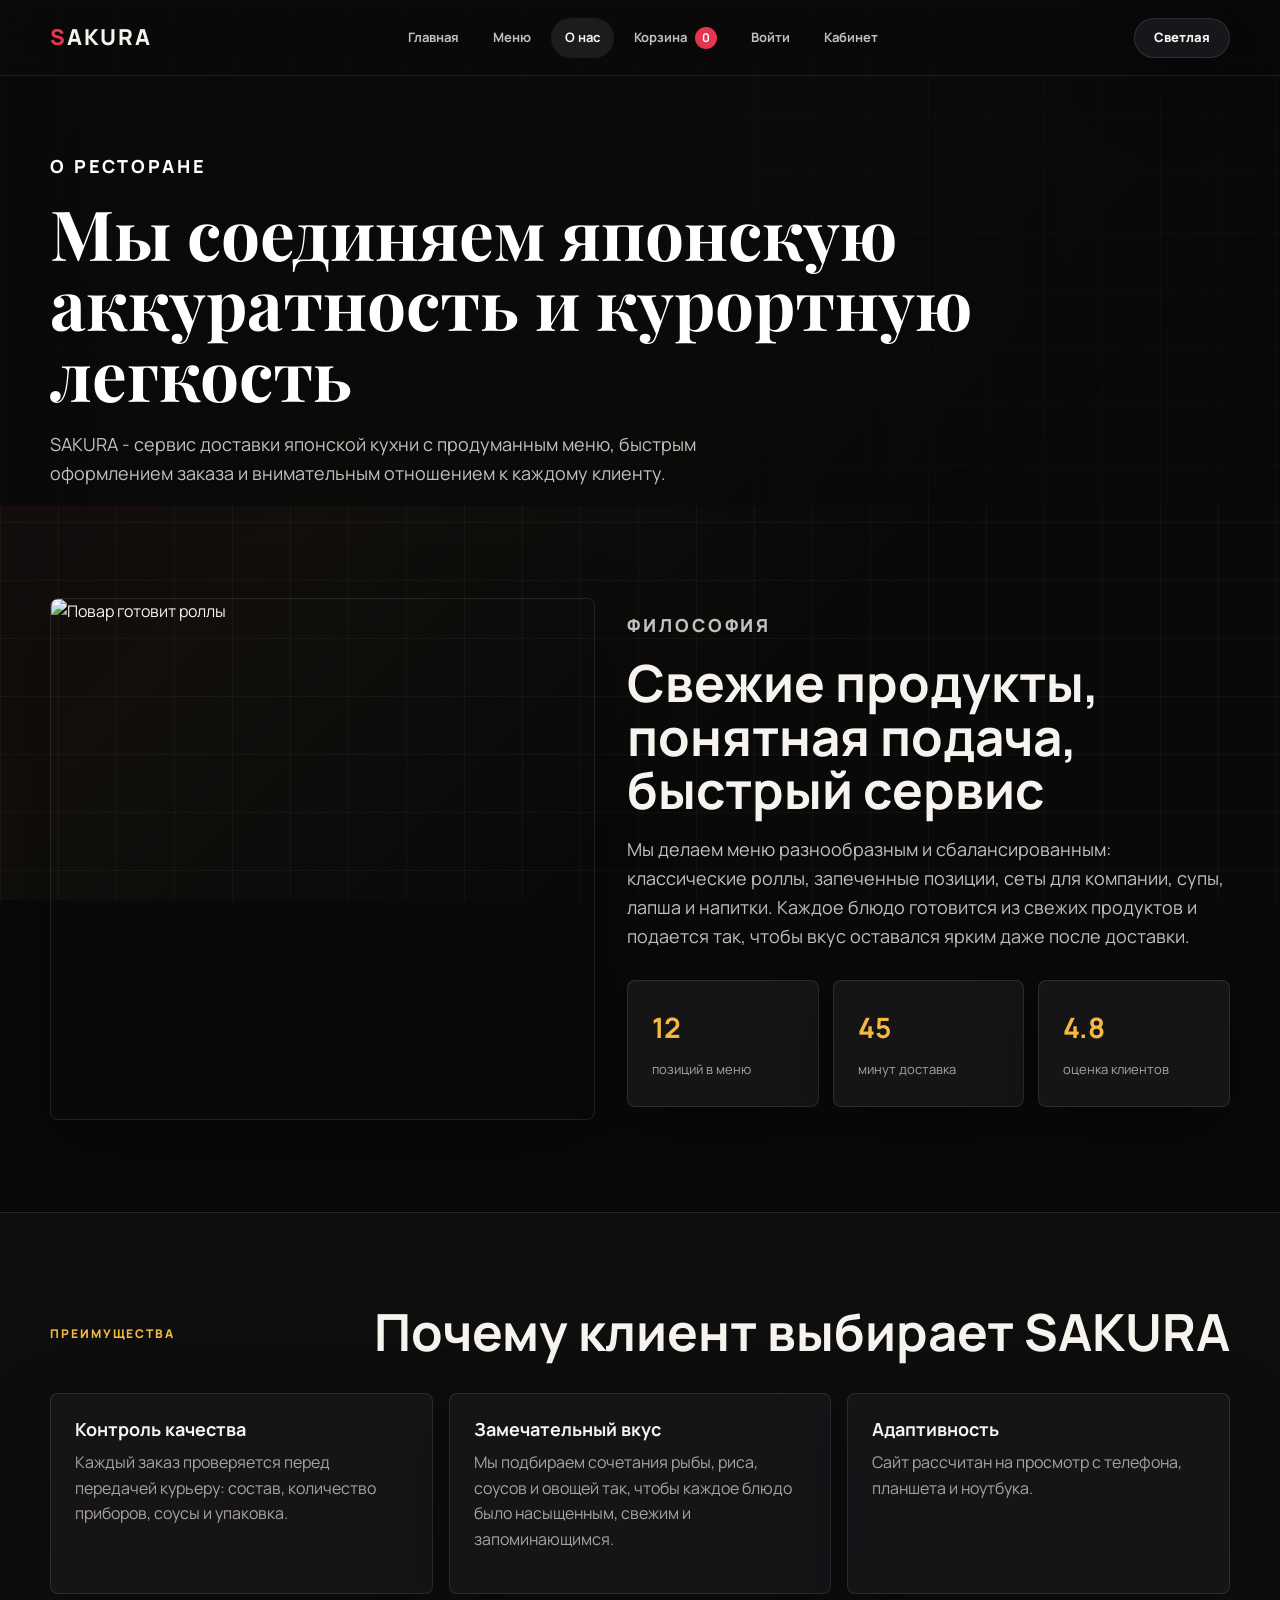
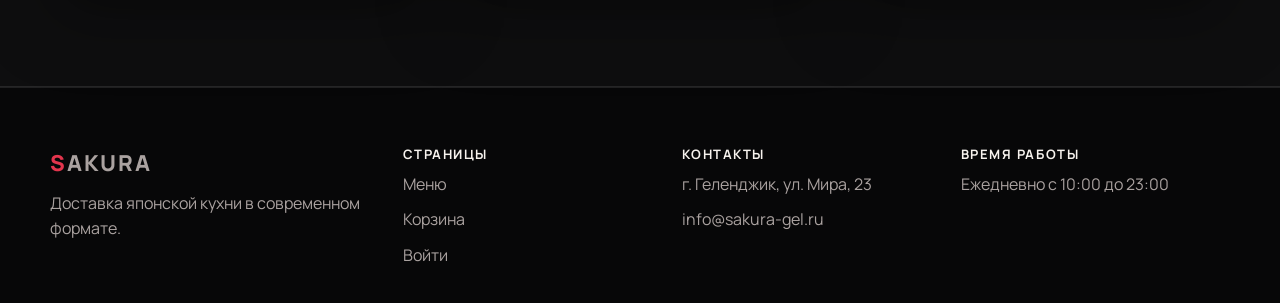
==== about.html @ 45d73d9d "Initial Sakura delivery site with Supabase setup" ====
<!DOCTYPE html>
<html lang="ru">
<head>
    <meta charset="UTF-8">
    <meta name="viewport" content="width=device-width, initial-scale=1.0">
    <title>О нас - SAKURA</title>
    <link rel="preconnect" href="https://fonts.googleapis.com">
    <link rel="preconnect" href="https://fonts.gstatic.com" crossorigin>
    <link href="https://fonts.googleapis.com/css2?family=Manrope:wght@400;500;600;700;800&family=Playfair+Display:wght@700&display=swap" rel="stylesheet">
    <link rel="stylesheet" href="css/style.css">
</head>
<body data-page="about">
    <header class="site-header">
        <div class="container header-inner">
            <a class="logo" href="index.html"><span>S</span>AKURA</a>
            <button class="nav-toggle" type="button" aria-label="Открыть меню">☰</button>
            <nav class="site-nav">
                <a href="index.html" data-nav="home">Главная</a>
                <a href="menu.html" data-nav="menu">Меню</a>
                <a href="about.html" data-nav="about">О нас</a>
                <a href="cart.html" data-nav="cart">Корзина <span class="cart-pill js-cart-count">0</span></a>
                <a href="auth.html" data-nav="auth">Войти</a>
                <a href="account.html" data-nav="account">Кабинет</a>
            </nav>
            <button class="theme-toggle js-theme-toggle" type="button" aria-label="Сменить тему">Светлая</button>
        </div>
    </header>

    <main class="page-main">
        <section class="page-hero about-hero">
            <div class="container">
                <p class="eyebrow">О ресторане</p>
                <h1>Мы соединяем японскую аккуратность и курортную легкость</h1>
                <p>SAKURA - сервис доставки японской кухни с продуманным меню, быстрым оформлением заказа и внимательным отношением к каждому клиенту.</p>
            </div>
        </section>

        <section class="section">
            <div class="container about-layout">
                <div class="about-photo">
                    <img src="https://images.unsplash.com/photo-1611143669185-af224c5e3252?auto=format&fit=crop&w=1100&q=80" alt="Повар готовит роллы">
                </div>
                <div class="about-copy">
                    <p class="eyebrow">Философия</p>
                    <h2>Свежие продукты, понятная подача, быстрый сервис</h2>
                    <p>Мы делаем меню разнообразным и сбалансированным: классические роллы, запеченные позиции, сеты для компании, супы, лапша и напитки. Каждое блюдо готовится из свежих продуктов и подается так, чтобы вкус оставался ярким даже после доставки.</p>
                    <div class="stats-grid">
                        <div><strong class="js-products-count">12</strong><span>позиций в меню</span></div>
                        <div><strong>45</strong><span>минут доставка</span></div>
                        <div><strong>4.8</strong><span>оценка клиентов</span></div>
                    </div>
                </div>
            </div>
        </section>

        <section class="section muted-section">
            <div class="container section-head">
                <p class="eyebrow">Преимущества</p>
                <h2>Почему клиент выбирает SAKURA</h2>
            </div>
            <div class="container service-grid">
                <article><h3>Контроль качества</h3><p>Каждый заказ проверяется перед передачей курьеру: состав, количество приборов, соусы и упаковка.</p></article>
                <article><h3>Замечательный вкус</h3><p>Мы подбираем сочетания рыбы, риса, соусов и овощей так, чтобы каждое блюдо было насыщенным, свежим и запоминающимся.</p></article>
                <article><h3>Адаптивность</h3><p>Сайт рассчитан на просмотр с телефона, планшета и ноутбука.</p></article>
            </div>
        </section>
    </main>

    <footer class="site-footer">
        <div class="container footer-grid">
            <div><a class="logo" href="index.html"><span>S</span>AKURA</a><p>Доставка японской кухни в современном формате.</p></div>
            <div><h3>Страницы</h3><a href="menu.html">Меню</a><a href="cart.html">Корзина</a><a href="auth.html">Войти</a></div>
            <div><h3>Контакты</h3><p>г. Геленджик, ул. Мира, 23</p><p>info@sakura-gel.ru</p></div>
            <div><h3>Время работы</h3><p>Ежедневно с 10:00 до 23:00</p></div>
        </div>
    </footer>

    <div class="toast js-toast" role="status" aria-live="polite"></div>
    <script src="https://cdn.jsdelivr.net/npm/@supabase/supabase-js@2"></script>
    <script src="JAva/supabase-config.js"></script>
    <script src="JAva/app.js"></script>
</body>
</html>
---- css/style.css ----
:root {
    --bg: #09090a;
    --bg-soft: #111114;
    --surface: #17171b;
    --surface-2: #202026;
    --line: rgba(255, 255, 255, 0.1);
    --text: #f7f3ee;
    --muted: #aaa2a0;
    --accent: #e3354d;
    --accent-2: #f5b841;
    --green: #4fb477;
    --shadow: 0 24px 70px rgba(0, 0, 0, 0.35);
    --radius: 8px;
    --header-h: 76px;
}

body.theme-light {
    --bg: #f7f4ef;
    --bg-soft: #fffaf3;
    --surface: #ffffff;
    --surface-2: #f0ebe3;
    --line: rgba(32, 28, 25, 0.14);
    --text: #201c19;
    --muted: #766d66;
    --accent: #d92d48;
    --accent-2: #b67812;
    --green: #2f8f5b;
    --shadow: 0 18px 45px rgba(68, 49, 39, 0.12);
}

* {
    box-sizing: border-box;
}

html {
    scroll-behavior: smooth;
}

body {
    margin: 0;
    min-height: 100vh;
    background: var(--bg);
    color: var(--text);
    font-family: "Manrope", Arial, sans-serif;
    line-height: 1.6;
}

body::before {
    content: "";
    position: fixed;
    inset: 0;
    z-index: -1;
    background:
        linear-gradient(135deg, rgba(227, 53, 77, 0.06), rgba(245, 184, 65, 0.035) 42%, transparent 70%),
        linear-gradient(rgba(255,255,255,0.035) 1px, transparent 1px),
        linear-gradient(90deg, rgba(255,255,255,0.035) 1px, transparent 1px);
    background-size: auto, 58px 58px, 58px 58px;
}

body.theme-light::before {
    background:
        linear-gradient(135deg, rgba(217, 45, 72, 0.055), rgba(182, 120, 18, 0.045) 44%, transparent 72%),
        linear-gradient(rgba(32, 28, 25, 0.055) 1px, transparent 1px),
        linear-gradient(90deg, rgba(32, 28, 25, 0.055) 1px, transparent 1px);
    background-size: auto, 58px 58px, 58px 58px;
}

a {
    color: inherit;
}

img {
    display: block;
    width: 100%;
}

button,
input,
textarea {
    font: inherit;
}

.container {
    width: min(1180px, calc(100% - 40px));
    margin: 0 auto;
}

.site-header {
    position: fixed;
    inset: 0 0 auto;
    height: var(--header-h);
    z-index: 50;
    background: rgba(9, 9, 10, 0.82);
    border-bottom: 1px solid var(--line);
    backdrop-filter: blur(16px);
}

body.theme-light .site-header {
    background: rgba(255, 250, 243, 0.86);
}

.header-inner {
    height: 100%;
    display: flex;
    align-items: center;
    justify-content: space-between;
    gap: 24px;
}

.logo {
    display: inline-flex;
    align-items: center;
    min-width: max-content;
    color: var(--text);
    font-weight: 800;
    font-size: 22px;
    letter-spacing: 0.08em;
    text-decoration: none;
}

.logo span {
    color: var(--accent);
}

.site-nav {
    display: flex;
    align-items: center;
    justify-content: flex-end;
    gap: 6px;
}

.site-nav a {
    min-height: 40px;
    display: inline-flex;
    align-items: center;
    gap: 8px;
    border-radius: 999px;
    padding: 0 14px;
    color: rgba(247, 243, 238, 0.78);
    text-decoration: none;
    font-size: 13px;
    font-weight: 700;
    transition: 0.2s ease;
}

body.theme-light .site-nav a {
    color: rgba(32, 28, 25, 0.72);
}

.site-nav a:hover,
.site-nav a.active {
    color: var(--text);
    background: rgba(255, 255, 255, 0.08);
}

body.theme-light .site-nav a:hover,
body.theme-light .site-nav a.active {
    background: rgba(32, 28, 25, 0.07);
}

.theme-toggle {
    min-height: 40px;
    min-width: 96px;
    border: 1px solid var(--line);
    border-radius: 999px;
    background: var(--surface);
    color: var(--text);
    padding: 0 14px;
    font-size: 13px;
    font-weight: 800;
    cursor: pointer;
    box-shadow: var(--shadow);
}

.cart-pill {
    min-width: 22px;
    height: 22px;
    display: inline-grid;
    place-items: center;
    padding: 0 7px;
    border-radius: 999px;
    background: var(--accent);
    color: white;
    font-size: 12px;
}

.nav-toggle {
    display: none;
    width: 42px;
    height: 42px;
    border: 1px solid var(--line);
    border-radius: var(--radius);
    background: var(--surface);
    color: var(--text);
}

.hero,
.page-hero {
    position: relative;
    min-height: 700px;
    display: flex;
    align-items: center;
    overflow: hidden;
    padding-top: var(--header-h);
}

.hero-media {
    position: absolute;
    inset: 0;
    z-index: -1;
    background:
        linear-gradient(90deg, rgba(9, 9, 10, 0.92) 0%, rgba(9, 9, 10, 0.6) 44%, rgba(9, 9, 10, 0.25) 100%),
        url("https://images.unsplash.com/photo-1579584425555-c3ce17fd4351?auto=format&fit=crop&w=1920&q=80") center/cover;
}

.hero-content {
    max-width: 710px;
    padding: 80px 0;
}

.hero,
.page-hero,
.hero h1,
.page-hero h1,
.hero .eyebrow,
.page-hero .eyebrow {
    color: #ffffff;
}

.eyebrow {
    margin: 0 0 16px;
    color: var(--accent-2);
    font-size: 12px;
    font-weight: 800;
    letter-spacing: 0.16em;
    text-transform: uppercase;
}

h1,
h2,
h3,
p {
    margin-top: 0;
}

h1,
h2 {
    letter-spacing: 0;
}

h1 {
    margin-bottom: 22px;
    font-family: "Playfair Display", Georgia, serif;
    font-size: clamp(46px, 8vw, 106px);
    line-height: 0.95;
}

h2 {
    margin-bottom: 18px;
    font-size: clamp(30px, 4vw, 52px);
    line-height: 1.05;
}

h3 {
    margin-bottom: 10px;
    font-size: 18px;
    line-height: 1.25;
}

.hero-lead,
.page-hero p,
.delivery-grid p,
.about-copy p,
.auth-text p {
    max-width: 650px;
    color: rgba(247, 243, 238, 0.78);
    font-size: 18px;
}

body.theme-light .hero-lead,
body.theme-light .page-hero p {
    color: rgba(255, 255, 255, 0.84);
}

body.theme-light .delivery-grid p,
body.theme-light .about-copy p,
body.theme-light .auth-text p {
    color: var(--muted);
}

.hero-actions {
    display: flex;
    flex-wrap: wrap;
    gap: 14px;
    margin-top: 34px;
}

.btn {
    min-height: 48px;
    display: inline-flex;
    align-items: center;
    justify-content: center;
    gap: 8px;
    border: 0;
    border-radius: var(--radius);
    padding: 0 22px;
    color: white;
    text-decoration: none;
    font-weight: 800;
    cursor: pointer;
    transition: transform 0.2s ease, background 0.2s ease, border-color 0.2s ease;
}

.btn:hover {
    transform: translateY(-2px);
}

.btn-primary {
    background: var(--accent);
}

.btn-primary:hover {
    background: #f0445c;
}

.btn-soft {
    background: rgba(255, 255, 255, 0.12);
    border: 1px solid var(--line);
}

.btn-small {
    min-height: 38px;
    padding: 0 16px;
    font-size: 13px;
    background: var(--surface-2);
}

.btn-wide {
    width: 100%;
}

.section {
    padding: 92px 0;
}

.section-head {
    display: flex;
    align-items: end;
    justify-content: space-between;
    gap: 24px;
    margin-bottom: 34px;
}

.section-head h2 {
    margin-bottom: 0;
}

.link-arrow {
    color: var(--accent-2);
    font-weight: 800;
    text-decoration: none;
}

.split {
    display: grid;
    grid-template-columns: 0.75fr 1.25fr;
    gap: 60px;
    align-items: start;
}

.feature-list,
.service-grid,
.delivery-cards,
.dashboard-stats {
    display: grid;
    grid-template-columns: repeat(3, 1fr);
    gap: 16px;
}

.feature-list article,
.service-grid article,
.delivery-cards div,
.dashboard-stats div,
.stats-grid div,
.cart-panel,
.order-summary,
.auth-card,
.profile-card,
.dashboard-section {
    border: 1px solid var(--line);
    border-radius: var(--radius);
    background: rgba(23, 23, 27, 0.88);
    box-shadow: var(--shadow);
}

body.theme-light .feature-list article,
body.theme-light .service-grid article,
body.theme-light .delivery-cards div,
body.theme-light .dashboard-stats div,
body.theme-light .stats-grid div,
body.theme-light .cart-panel,
body.theme-light .order-summary,
body.theme-light .auth-card,
body.theme-light .profile-card,
body.theme-light .dashboard-section {
    background: rgba(255, 255, 255, 0.9);
}

.feature-list article,
.service-grid article,
.delivery-cards div,
.dashboard-stats div,
.stats-grid div {
    padding: 24px;
}

.feature-list span {
    display: inline-block;
    margin-bottom: 26px;
    color: var(--accent);
    font-weight: 800;
}

.feature-list p,
.service-grid p,
.footer-grid p,
.product-card p,
.empty-state p,
.profile-card p {
    color: var(--muted);
}

.product-grid {
    display: grid;
    grid-template-columns: repeat(3, minmax(0, 1fr));
    gap: 22px;
}

.product-card {
    display: grid;
    grid-template-rows: 220px 1fr;
    overflow: hidden;
    border: 1px solid var(--line);
    border-radius: var(--radius);
    background: var(--surface);
    box-shadow: var(--shadow);
}

.product-card img {
    height: 100%;
    object-fit: cover;
}

.product-info {
    display: flex;
    flex-direction: column;
    padding: 22px;
}

.product-meta {
    display: flex;
    flex-wrap: wrap;
    gap: 8px;
    margin-bottom: 12px;
}

.badge {
    display: inline-flex;
    align-items: center;
    min-height: 26px;
    border: 1px solid var(--line);
    border-radius: 999px;
    padding: 0 10px;
    color: var(--muted);
    font-size: 12px;
    font-weight: 700;
}

.product-footer {
    display: flex;
    align-items: center;
    justify-content: space-between;
    gap: 14px;
    margin-top: auto;
    padding-top: 18px;
}

.price {
    color: var(--text);
    font-size: 22px;
    font-weight: 800;
}

.page-main {
    padding-top: var(--header-h);
}

.page-hero {
    min-height: 430px;
    background:
        linear-gradient(90deg, rgba(9, 9, 10, 0.92), rgba(9, 9, 10, 0.58)),
        url("https://images.unsplash.com/photo-1553621042-f6e147245754?auto=format&fit=crop&w=1800&q=80") center/cover;
}

.menu-hero {
    background:
        linear-gradient(90deg, rgba(9, 9, 10, 0.9), rgba(9, 9, 10, 0.45)),
        url("https://images.unsplash.com/photo-1617196034183-421b4917c92d?auto=format&fit=crop&w=1800&q=80") center/cover;
}

.about-hero {
    background:
        linear-gradient(90deg, rgba(9, 9, 10, 0.88), rgba(9, 9, 10, 0.48)),
        url("https://images.unsplash.com/photo-1579027989536-b7b1f875659b?auto=format&fit=crop&w=1800&q=80") center/cover;
}

.about-hero h1 {
    max-width: 980px;
    font-size: clamp(38px, 5.4vw, 76px);
    line-height: 1.02;
}

.compact-hero {
    min-height: 320px;
}

.toolbar {
    display: flex;
    align-items: center;
    justify-content: space-between;
    gap: 22px;
    margin-bottom: 28px;
}

.tabs {
    display: flex;
    flex-wrap: wrap;
    gap: 10px;
}

.tab,
.ghost-button,
.payment,
.auth-switch button {
    min-height: 42px;
    border: 1px solid var(--line);
    border-radius: var(--radius);
    background: var(--surface);
    color: var(--text);
    padding: 0 16px;
    font-weight: 800;
    cursor: pointer;
}

.tab.active,
.payment.active,
.auth-switch button.active {
    border-color: var(--accent);
    background: rgba(227, 53, 77, 0.16);
    color: white;
}

.search-box {
    min-width: 280px;
    display: grid;
    gap: 6px;
    color: var(--muted);
    font-size: 12px;
    font-weight: 800;
    text-transform: uppercase;
}

input,
textarea,
select {
    width: 100%;
    border: 1px solid var(--line);
    border-radius: var(--radius);
    background: #101013;
    color: var(--text);
    outline: none;
    padding: 14px 15px;
}

body.theme-light input,
body.theme-light textarea,
body.theme-light select {
    background: #fffdf8;
}

textarea {
    min-height: 92px;
    resize: vertical;
}

input:focus,
textarea:focus,
select:focus {
    border-color: var(--accent);
}

.delivery-band,
.muted-section,
.intro-band {
    background: rgba(255, 255, 255, 0.025);
    border-block: 1px solid var(--line);
}

body.theme-light .delivery-band,
body.theme-light .muted-section,
body.theme-light .intro-band {
    background: rgba(255, 255, 255, 0.55);
}

.delivery-grid,
.about-layout,
.checkout-layout,
.auth-layout,
.account-layout {
    display: grid;
    gap: 32px;
}

.delivery-grid {
    grid-template-columns: 1fr 1fr;
    align-items: center;
}

.delivery-cards strong,
.dashboard-stats strong,
.stats-grid strong {
    display: block;
    margin-bottom: 6px;
    color: var(--accent-2);
    font-size: 28px;
}

.delivery-cards span,
.dashboard-stats span,
.stats-grid span {
    color: var(--muted);
    font-size: 13px;
}

.about-layout {
    grid-template-columns: 0.95fr 1.05fr;
    align-items: center;
}

.about-photo {
    overflow: hidden;
    border-radius: var(--radius);
    border: 1px solid var(--line);
    box-shadow: var(--shadow);
}

.about-photo img {
    height: 520px;
    object-fit: cover;
}

.stats-grid {
    display: grid;
    grid-template-columns: repeat(3, 1fr);
    gap: 14px;
    margin-top: 30px;
}

.checkout-layout {
    grid-template-columns: 1.25fr 0.75fr;
    align-items: start;
}

.cart-panel,
.order-summary,
.auth-card,
.profile-card,
.dashboard-section {
    padding: 26px;
}

.cart-panel-head {
    display: flex;
    align-items: center;
    justify-content: space-between;
    gap: 16px;
    margin-bottom: 22px;
}

.cart-panel-head h2,
.order-summary h2,
.dashboard-section h2 {
    margin-bottom: 0;
    font-size: 24px;
}

.cart-items {
    display: grid;
    gap: 14px;
}

.cart-row {
    display: grid;
    grid-template-columns: 88px 1fr auto;
    gap: 16px;
    align-items: center;
    padding: 14px;
    border: 1px solid var(--line);
    border-radius: var(--radius);
    background: rgba(255, 255, 255, 0.03);
}

body.theme-light .cart-row,
body.theme-light .order-item,
body.theme-light .admin-row {
    background: rgba(255, 255, 255, 0.72);
}

.cart-row img {
    height: 76px;
    object-fit: cover;
    border-radius: var(--radius);
}

.qty-control {
    display: inline-flex;
    align-items: center;
    gap: 8px;
    margin-top: 10px;
}

.qty-control button {
    width: 34px;
    height: 34px;
    border: 1px solid var(--line);
    border-radius: var(--radius);
    background: var(--surface-2);
    color: var(--text);
    cursor: pointer;
}

.order-form,
.auth-form,
.profile-form {
    display: grid;
    gap: 16px;
}

.order-form label,
.auth-form label,
.profile-form label {
    display: grid;
    gap: 8px;
    color: var(--muted);
    font-size: 13px;
    font-weight: 800;
}

.payment-choice {
    display: grid;
    grid-template-columns: 1fr 1fr;
    gap: 10px;
}

.field-title {
    margin: 2px 0 -6px;
    color: var(--muted);
    font-size: 13px;
    font-weight: 800;
}

.summary-lines {
    display: grid;
    gap: 10px;
    padding: 18px 0;
    border-top: 1px solid var(--line);
    border-bottom: 1px solid var(--line);
}

.summary-lines div {
    display: flex;
    justify-content: space-between;
    gap: 16px;
}

.total-line {
    color: var(--accent-2);
    font-size: 20px;
}

.auth-page {
    min-height: 100vh;
    display: flex;
    align-items: center;
}

.auth-layout {
    grid-template-columns: 1fr 420px;
    align-items: center;
}

.auth-text h1 {
    font-size: clamp(42px, 6vw, 76px);
}

.mini-benefits {
    display: flex;
    flex-wrap: wrap;
    gap: 10px;
    margin-top: 28px;
}

.mini-benefits span {
    border: 1px solid var(--line);
    border-radius: 999px;
    padding: 10px 14px;
    background: rgba(255, 255, 255, 0.06);
    color: var(--muted);
    font-weight: 800;
}

.auth-switch {
    display: grid;
    grid-template-columns: 1fr 1fr;
    gap: 10px;
    margin-bottom: 22px;
}

.hidden {
    display: none !important;
}

.account-layout {
    grid-template-columns: 320px 1fr;
    align-items: start;
}

.profile-card {
    position: sticky;
    top: 100px;
    text-align: center;
}

.avatar {
    width: 96px;
    height: 96px;
    display: grid;
    place-items: center;
    margin: 0 auto 18px;
    border-radius: 50%;
    background: linear-gradient(135deg, var(--accent), var(--accent-2));
    color: #151515;
    font-size: 38px;
    font-weight: 800;
}

.dashboard {
    display: grid;
    gap: 18px;
}

.orders-list {
    display: grid;
    gap: 12px;
    margin-top: 18px;
}

.order-item {
    display: grid;
    gap: 6px;
    padding: 16px;
    border: 1px solid var(--line);
    border-radius: var(--radius);
    background: rgba(255, 255, 255, 0.035);
}

.admin-hero {
    background:
        linear-gradient(90deg, rgba(9, 9, 10, 0.92), rgba(9, 9, 10, 0.5)),
        url("https://images.unsplash.com/photo-1556745757-8d76bdb6984b?auto=format&fit=crop&w=1800&q=80") center/cover;
}

.admin-login-layout {
    display: grid;
    grid-template-columns: minmax(280px, 520px) 420px;
    gap: 40px;
    align-items: center;
    justify-content: space-between;
}

.admin-note {
    color: var(--muted);
}

.admin-topbar {
    display: flex;
    align-items: end;
    justify-content: space-between;
    gap: 24px;
    margin-bottom: 22px;
}

.admin-stats {
    grid-template-columns: repeat(4, 1fr);
    margin-bottom: 22px;
}

.admin-grid {
    display: grid;
    grid-template-columns: 1fr 1fr;
    gap: 22px;
    align-items: start;
}

.admin-form-panel {
    grid-column: 1 / -1;
}

.admin-list {
    display: grid;
    gap: 12px;
    margin-top: 18px;
}

.admin-row {
    display: grid;
    grid-template-columns: 1fr auto minmax(150px, 190px);
    gap: 16px;
    align-items: center;
    padding: 16px;
    border: 1px solid var(--line);
    border-radius: var(--radius);
    background: rgba(255, 255, 255, 0.035);
}

.admin-row span,
.admin-row p {
    display: block;
    margin: 4px 0 0;
    color: var(--muted);
}

.admin-row p {
    font-size: 14px;
}

.empty-state {
    padding: 32px;
    border: 1px dashed var(--line);
    border-radius: var(--radius);
    text-align: center;
}

.site-footer {
    border-top: 1px solid var(--line);
    background: #070708;
    padding: 58px 0 24px;
}

body.theme-light .site-footer {
    background: #fffaf3;
}

.footer-grid {
    display: grid;
    grid-template-columns: 1.3fr 1fr 1fr 1.1fr;
    gap: 34px;
}

.footer-grid h3 {
    font-size: 13px;
    text-transform: uppercase;
    letter-spacing: 0.12em;
}

.footer-grid a,
.footer-grid p {
    display: block;
    margin: 0 0 10px;
    color: var(--muted);
    text-decoration: none;
}

.footer-grid a:hover {
    color: var(--text);
}

.subscribe-form {
    display: grid;
    grid-template-columns: 1fr 64px;
    gap: 8px;
}

.subscribe-form button {
    border: 0;
    border-radius: var(--radius);
    background: var(--accent);
    color: white;
    font-weight: 800;
    cursor: pointer;
}

.copyright {
    margin: 36px 0 0;
    color: #777;
    text-align: center;
    font-size: 13px;
}

.toast {
    position: fixed;
    right: 24px;
    bottom: 24px;
    z-index: 100;
    max-width: min(360px, calc(100vw - 40px));
    padding: 14px 16px;
    border: 1px solid var(--line);
    border-radius: var(--radius);
    background: var(--surface);
    color: var(--text);
    box-shadow: var(--shadow);
    opacity: 0;
    transform: translateY(12px);
    pointer-events: none;
    transition: 0.2s ease;
}

.toast.show {
    opacity: 1;
    transform: translateY(0);
}

@media (max-width: 980px) {
    .nav-toggle {
        display: inline-grid;
        place-items: center;
    }

    .site-nav {
        position: fixed;
        top: var(--header-h);
        left: 0;
        right: 0;
        display: none;
        flex-direction: column;
        align-items: stretch;
        padding: 14px 20px 20px;
        background: rgba(9, 9, 10, 0.96);
        border-bottom: 1px solid var(--line);
    }

    body.theme-light .site-nav {
        background: rgba(255, 250, 243, 0.98);
    }

    .site-nav.open {
        display: flex;
    }

    .site-nav a {
        justify-content: space-between;
    }

    .split,
    .delivery-grid,
    .about-layout,
    .checkout-layout,
    .auth-layout,
    .account-layout,
    .admin-login-layout,
    .admin-grid {
        grid-template-columns: 1fr;
    }

    .product-grid,
    .feature-list,
    .service-grid,
    .delivery-cards,
    .dashboard-stats,
    .admin-stats,
    .footer-grid {
        grid-template-columns: repeat(2, minmax(0, 1fr));
    }

    .profile-card {
        position: static;
    }
}

@media (max-width: 680px) {
    .container {
        width: min(100% - 28px, 1180px);
    }

    .hero,
    .page-hero {
        min-height: 560px;
    }

    .compact-hero {
        min-height: 300px;
    }

    .section {
        padding: 62px 0;
    }

    .section-head,
    .toolbar,
    .admin-topbar {
        display: grid;
        align-items: start;
    }

    .search-box {
        min-width: 0;
    }

    .product-grid,
    .feature-list,
    .service-grid,
    .delivery-cards,
    .dashboard-stats,
    .admin-stats,
    .stats-grid,
    .footer-grid {
        grid-template-columns: 1fr;
    }

    .cart-row {
        grid-template-columns: 72px 1fr;
    }

    .admin-row {
        grid-template-columns: 1fr;
    }

    .cart-row .price,
    .admin-row select,
    .admin-row button {
        grid-column: 1 / -1;
    }

    .auth-card,
    .cart-panel,
    .order-summary,
    .profile-card,
    .dashboard-section {
        padding: 20px;
    }
}
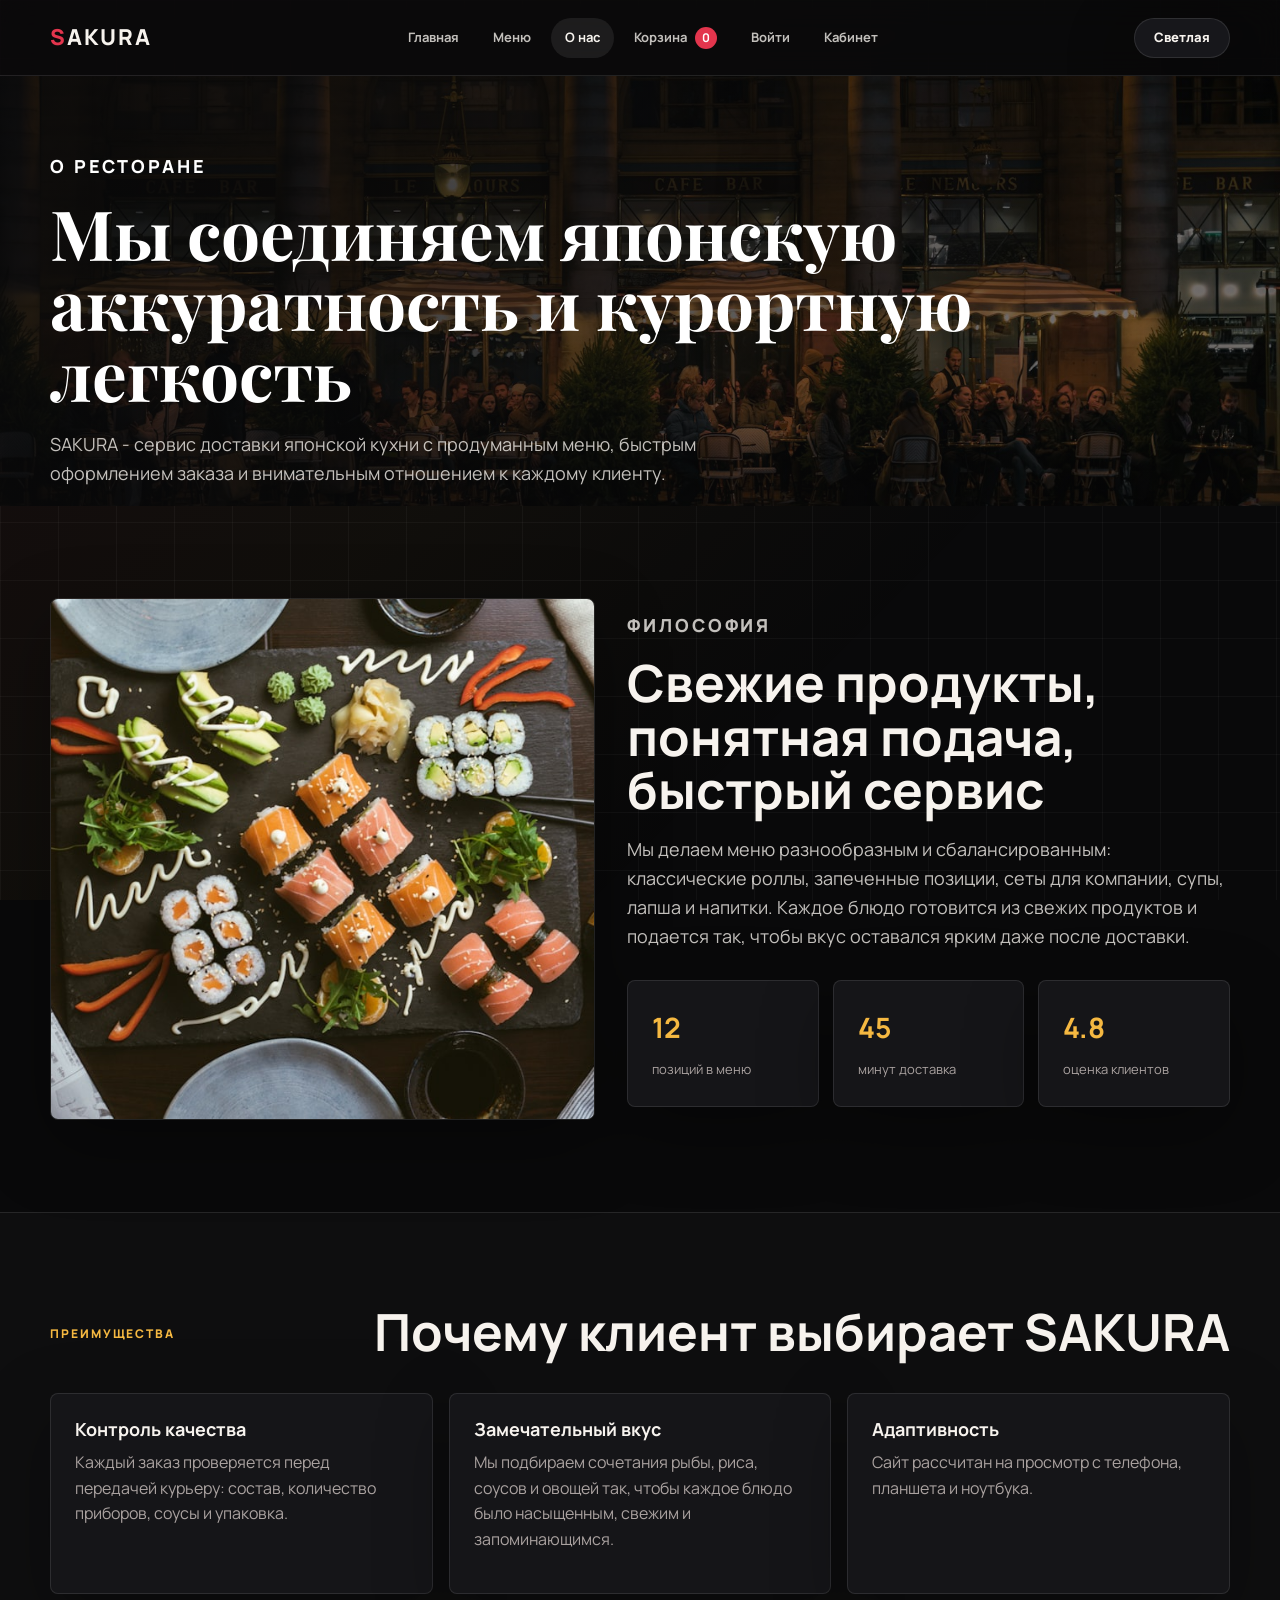
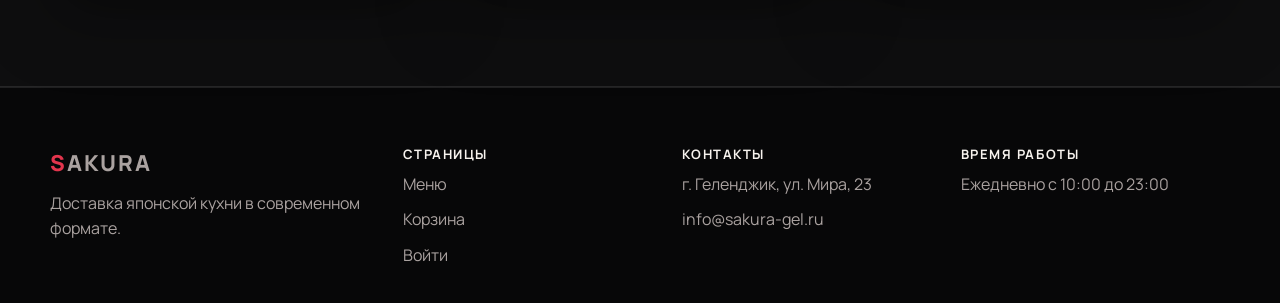
==== commit 0c9850b5: "Fix Supabase proxy and frontend loading" ====
--- a/about.html
+++ b/about.html
@@ -38,7 +38,7 @@
         <section class="section">
             <div class="container about-layout">
                 <div class="about-photo">
-                    <img src="https://images.unsplash.com/photo-1611143669185-af224c5e3252?auto=format&fit=crop&w=1100&q=80" alt="Повар готовит роллы">
+                    <img src="assets/photos/about-food.jpg" alt="Повар готовит роллы">
                 </div>
                 <div class="about-copy">
                     <p class="eyebrow">Философия</p>
@@ -76,7 +76,7 @@
     </footer>
 
     <div class="toast js-toast" role="status" aria-live="polite"></div>
-    <script src="https://cdn.jsdelivr.net/npm/@supabase/supabase-js@2"></script>
+    <script src="vendor/supabase.js"></script>
     <script src="JAva/supabase-config.js"></script>
     <script src="JAva/app.js"></script>
 </body>
--- a/css/style.css
+++ b/css/style.css
@@ -210,7 +210,7 @@
     z-index: -1;
     background:
         linear-gradient(90deg, rgba(9, 9, 10, 0.92) 0%, rgba(9, 9, 10, 0.6) 44%, rgba(9, 9, 10, 0.25) 100%),
-        url("https://images.unsplash.com/photo-1579584425555-c3ce17fd4351?auto=format&fit=crop&w=1920&q=80") center/cover;
+        url("../assets/photos/hero-home.jpg") center/cover;
 }
 
 .hero-content {
@@ -375,6 +375,10 @@
     display: grid;
     grid-template-columns: repeat(3, 1fr);
     gap: 16px;
+}
+
+.account-layout .dashboard-stats {
+    grid-template-columns: repeat(2, 1fr);
 }
 
 .feature-list article,
@@ -499,19 +503,19 @@
     min-height: 430px;
     background:
         linear-gradient(90deg, rgba(9, 9, 10, 0.92), rgba(9, 9, 10, 0.58)),
-        url("https://images.unsplash.com/photo-1553621042-f6e147245754?auto=format&fit=crop&w=1800&q=80") center/cover;
+        url("../assets/photos/hero-cart.jpg") center/cover;
 }
 
 .menu-hero {
     background:
         linear-gradient(90deg, rgba(9, 9, 10, 0.9), rgba(9, 9, 10, 0.45)),
-        url("https://images.unsplash.com/photo-1617196034183-421b4917c92d?auto=format&fit=crop&w=1800&q=80") center/cover;
+        url("../assets/photos/hero-menu.jpg") center/cover;
 }
 
 .about-hero {
     background:
         linear-gradient(90deg, rgba(9, 9, 10, 0.88), rgba(9, 9, 10, 0.48)),
-        url("https://images.unsplash.com/photo-1579027989536-b7b1f875659b?auto=format&fit=crop&w=1800&q=80") center/cover;
+        url("../assets/photos/hero-about.jpg") center/cover;
 }
 
 .about-hero h1 {
@@ -558,6 +562,11 @@
     border-color: var(--accent);
     background: rgba(227, 53, 77, 0.16);
     color: white;
+}
+
+.admin-tabs {
+    margin-top: 24px;
+    margin-bottom: 24px;
 }
 
 .search-box {
@@ -749,11 +758,78 @@
 .order-form label,
 .auth-form label,
 .profile-form label {
+    position: relative;
     display: grid;
     gap: 8px;
     color: var(--muted);
     font-size: 13px;
     font-weight: 800;
+}
+
+.check-line {
+    display: grid !important;
+    grid-template-columns: 18px 1fr;
+    align-items: start;
+    gap: 10px !important;
+    color: var(--muted);
+    font-size: 13px;
+    line-height: 1.45;
+}
+
+.check-line input {
+    width: 18px;
+    height: 18px;
+    margin-top: 2px;
+    accent-color: var(--accent);
+}
+
+.check-line a {
+    color: var(--accent-2);
+    text-decoration: none;
+}
+
+.check-line a:hover {
+    text-decoration: underline;
+}
+
+.address-suggest {
+    position: absolute;
+    z-index: 20;
+    top: calc(100% + 6px);
+    left: 0;
+    right: 0;
+    display: grid;
+    overflow: hidden;
+    border: 1px solid var(--line);
+    border-radius: var(--radius);
+    background: var(--surface);
+    box-shadow: var(--shadow);
+}
+
+.address-suggest button {
+    width: 100%;
+    border: 0;
+    border-bottom: 1px solid var(--line);
+    padding: 12px 14px;
+    background: transparent;
+    color: var(--text);
+    font: inherit;
+    font-size: 14px;
+    text-align: left;
+    cursor: pointer;
+}
+
+.address-suggest button:last-child {
+    border-bottom: 0;
+}
+
+.address-suggest button:hover {
+    background: var(--surface-2);
+}
+
+.address-suggest button:disabled {
+    color: var(--muted);
+    cursor: default;
 }
 
 .payment-choice {
@@ -833,6 +909,33 @@
 .account-layout {
     grid-template-columns: 320px 1fr;
     align-items: start;
+}
+
+.doc-page {
+    min-height: 100vh;
+}
+
+.doc-content {
+    max-width: 880px;
+}
+
+.doc-content h1 {
+    margin-bottom: 22px;
+    font-size: clamp(36px, 5vw, 62px);
+}
+
+.doc-content h2 {
+    margin-top: 28px;
+    margin-bottom: 10px;
+    font-size: 24px;
+}
+
+.doc-content p {
+    color: var(--muted);
+}
+
+.doc-content .btn {
+    margin-top: 28px;
 }
 
 .profile-card {
@@ -877,7 +980,7 @@
 .admin-hero {
     background:
         linear-gradient(90deg, rgba(9, 9, 10, 0.92), rgba(9, 9, 10, 0.5)),
-        url("https://images.unsplash.com/photo-1556745757-8d76bdb6984b?auto=format&fit=crop&w=1800&q=80") center/cover;
+        url("../assets/photos/hero-admin.jpg") center/cover;
 }
 
 .admin-login-layout {
@@ -907,13 +1010,19 @@
 
 .admin-grid {
     display: grid;
-    grid-template-columns: 1fr 1fr;
+    grid-template-columns: minmax(0, 1fr) minmax(360px, 0.85fr);
     gap: 22px;
     align-items: start;
 }
 
+.admin-grid [data-admin-section="orders"],
+.admin-clients-panel {
+    grid-column: 1 / -1;
+}
+
 .admin-form-panel {
-    grid-column: 1 / -1;
+    position: sticky;
+    top: calc(var(--header-h) + 18px);
 }
 
 .admin-list {
@@ -1085,6 +1194,10 @@
     .profile-card {
         position: static;
     }
+
+    .admin-form-panel {
+        position: static;
+    }
 }
 
 @media (max-width: 680px) {
